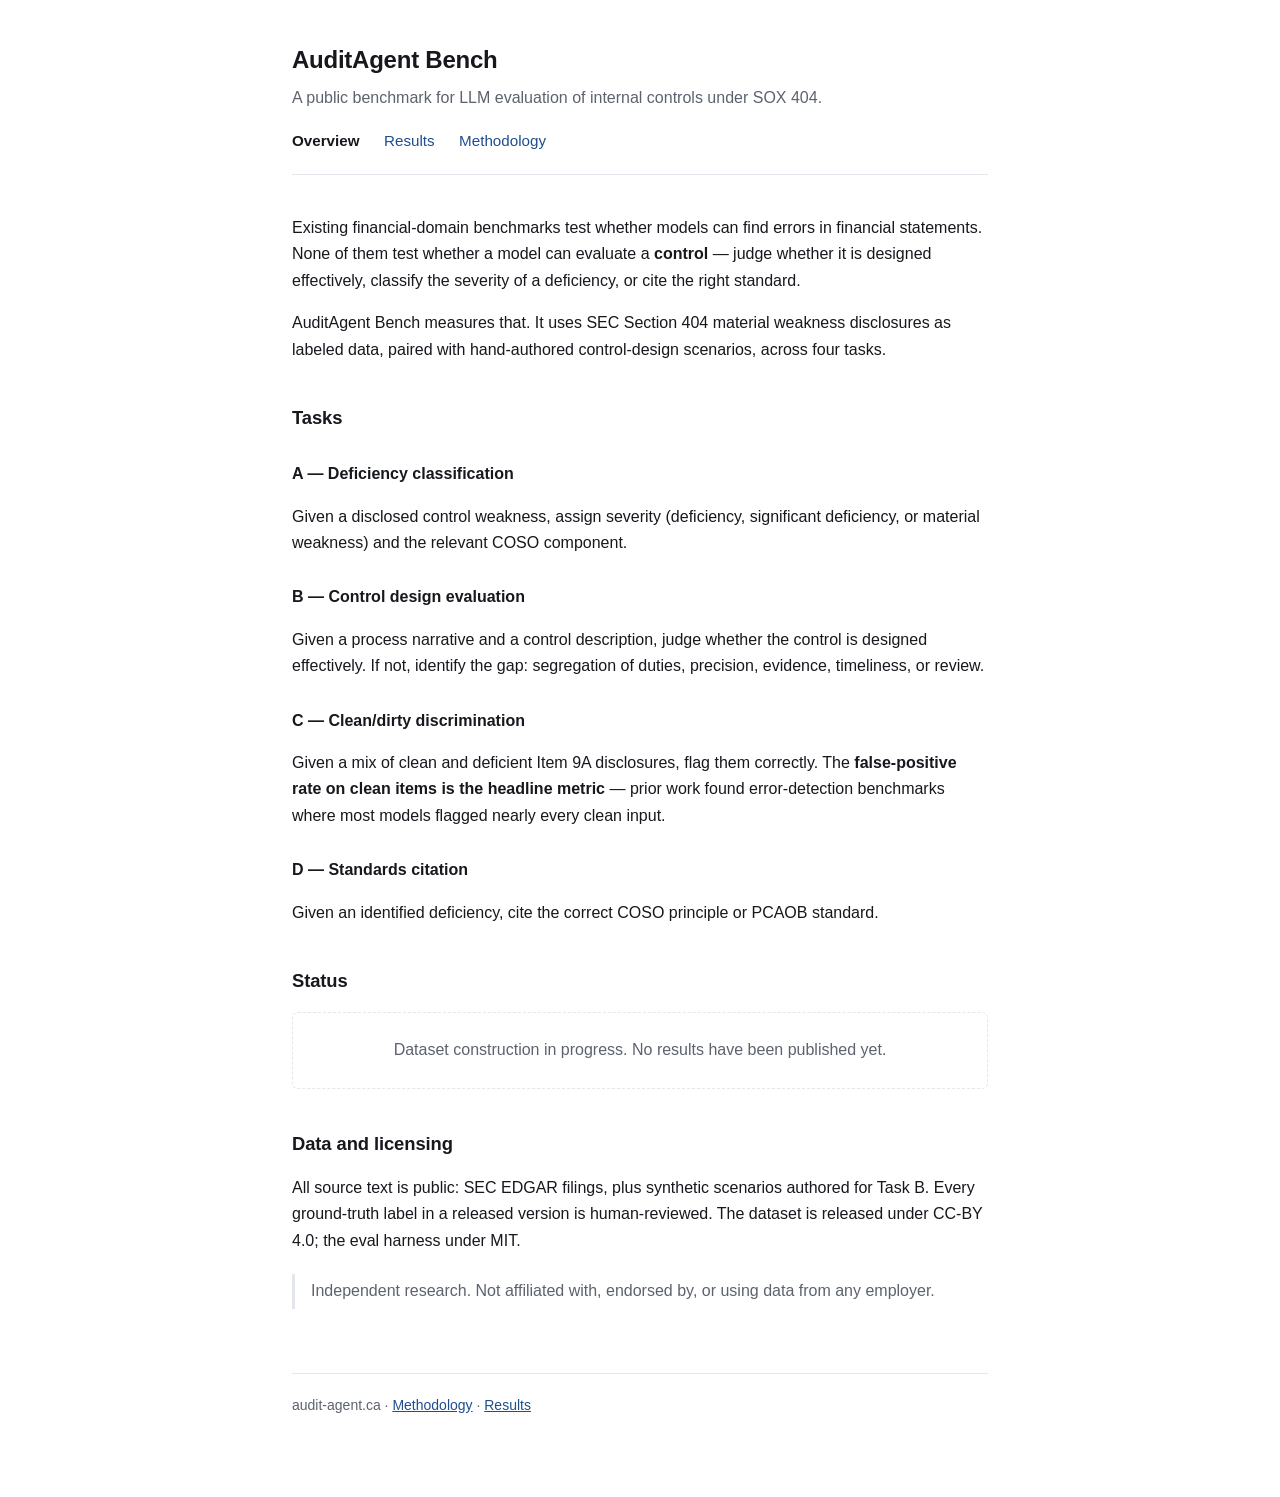
==== site/index.html @ 066b440b "Scaffold AuditAgent Bench Benchmark for LLM evaluation of internal controls under SOX 404.  - src/: " ====
<!doctype html>
<html lang="en">
<head>
<meta charset="utf-8">
<meta name="viewport" content="width=device-width, initial-scale=1">
<title>AuditAgent Bench — SOX control evaluation benchmark</title>
<meta name="description" content="A public benchmark measuring how well large language models evaluate internal controls under SOX 404.">
<link rel="stylesheet" href="assets/style.css">
</head>
<body>
<div class="wrap">

<header>
  <h1>AuditAgent Bench</h1>
  <p class="tagline">A public benchmark for LLM evaluation of internal controls under SOX 404.</p>
  <nav>
    <a href="index.html" aria-current="page">Overview</a>
    <a href="results.html">Results</a>
    <a href="methodology.html">Methodology</a>
  </nav>
</header>

<p>Existing financial-domain benchmarks test whether models can find errors in financial statements. None of them test whether a model can evaluate a <strong>control</strong> — judge whether it is designed effectively, classify the severity of a deficiency, or cite the right standard.</p>

<p>AuditAgent Bench measures that. It uses SEC Section 404 material weakness disclosures as labeled data, paired with hand-authored control-design scenarios, across four tasks.</p>

<h2>Tasks</h2>

<h3>A — Deficiency classification</h3>
<p>Given a disclosed control weakness, assign severity (deficiency, significant deficiency, or material weakness) and the relevant COSO component.</p>

<h3>B — Control design evaluation</h3>
<p>Given a process narrative and a control description, judge whether the control is designed effectively. If not, identify the gap: segregation of duties, precision, evidence, timeliness, or review.</p>

<h3>C — Clean/dirty discrimination</h3>
<p>Given a mix of clean and deficient Item 9A disclosures, flag them correctly. The <strong>false-positive rate on clean items is the headline metric</strong> — prior work found error-detection benchmarks where most models flagged nearly every clean input.</p>

<h3>D — Standards citation</h3>
<p>Given an identified deficiency, cite the correct COSO principle or PCAOB standard.</p>

<h2>Status</h2>
<p class="pending">Dataset construction in progress. No results have been published yet.</p>

<h2>Data and licensing</h2>
<p>All source text is public: SEC EDGAR filings, plus synthetic scenarios authored for Task B. Every ground-truth label in a released version is human-reviewed. The dataset is released under CC-BY 4.0; the eval harness under MIT.</p>

<div class="note">
  Independent research. Not affiliated with, endorsed by, or using data from any employer.
</div>

<footer>
  audit-agent.ca · <a href="methodology.html">Methodology</a> · <a href="results.html">Results</a>
</footer>

</div>
</body>
</html>
---- site/assets/style.css ----
:root {
  --bg: #ffffff;
  --fg: #16181d;
  --muted: #5c626e;
  --line: #e3e6ec;
  --accent: #1f4d8f;
  --code-bg: #f5f6f9;
}

@media (prefers-color-scheme: dark) {
  :root {
    --bg: #14161a;
    --fg: #e7e9ee;
    --muted: #9aa1ae;
    --line: #2a2e36;
    --accent: #7ba9e8;
    --code-bg: #1c1f25;
  }
}

* { box-sizing: border-box; }

body {
  margin: 0;
  background: var(--bg);
  color: var(--fg);
  font: 16px/1.65 -apple-system, BlinkMacSystemFont, "Segoe UI", Helvetica, Arial, sans-serif;
  -webkit-text-size-adjust: 100%;
}

.wrap {
  max-width: 46rem;
  margin: 0 auto;
  padding: 2.5rem 1.25rem 5rem;
}

header {
  border-bottom: 1px solid var(--line);
  margin-bottom: 2.5rem;
  padding-bottom: 1.25rem;
}

header h1 {
  margin: 0 0 .35rem;
  font-size: 1.5rem;
  letter-spacing: -.01em;
}

header p.tagline {
  margin: 0 0 1rem;
  color: var(--muted);
}

nav a {
  margin-right: 1.25rem;
  color: var(--accent);
  text-decoration: none;
  font-size: .95rem;
}

nav a:hover { text-decoration: underline; }
nav a[aria-current="page"] { color: var(--fg); font-weight: 600; }

h2 {
  margin: 2.5rem 0 .75rem;
  font-size: 1.15rem;
  letter-spacing: -.005em;
}

h3 {
  margin: 1.75rem 0 .5rem;
  font-size: 1rem;
}

a { color: var(--accent); }

code {
  background: var(--code-bg);
  padding: .1em .35em;
  border-radius: 3px;
  font-size: .9em;
}

.table-scroll { overflow-x: auto; margin: 1rem 0; }

table {
  border-collapse: collapse;
  width: 100%;
  font-size: .92rem;
}

th, td {
  text-align: left;
  padding: .5rem .75rem;
  border-bottom: 1px solid var(--line);
  white-space: nowrap;
}

th {
  font-weight: 600;
  color: var(--muted);
  font-size: .82rem;
  text-transform: uppercase;
  letter-spacing: .04em;
}

td:first-child, th:first-child { white-space: normal; }

.note {
  border-left: 3px solid var(--line);
  padding: .25rem 0 .25rem 1rem;
  color: var(--muted);
  margin: 1.25rem 0;
}

.pending {
  border: 1px dashed var(--line);
  border-radius: 6px;
  padding: 1.5rem;
  color: var(--muted);
  text-align: center;
}

footer {
  margin-top: 4rem;
  padding-top: 1.25rem;
  border-top: 1px solid var(--line);
  color: var(--muted);
  font-size: .875rem;
}

img { max-width: 100%; }
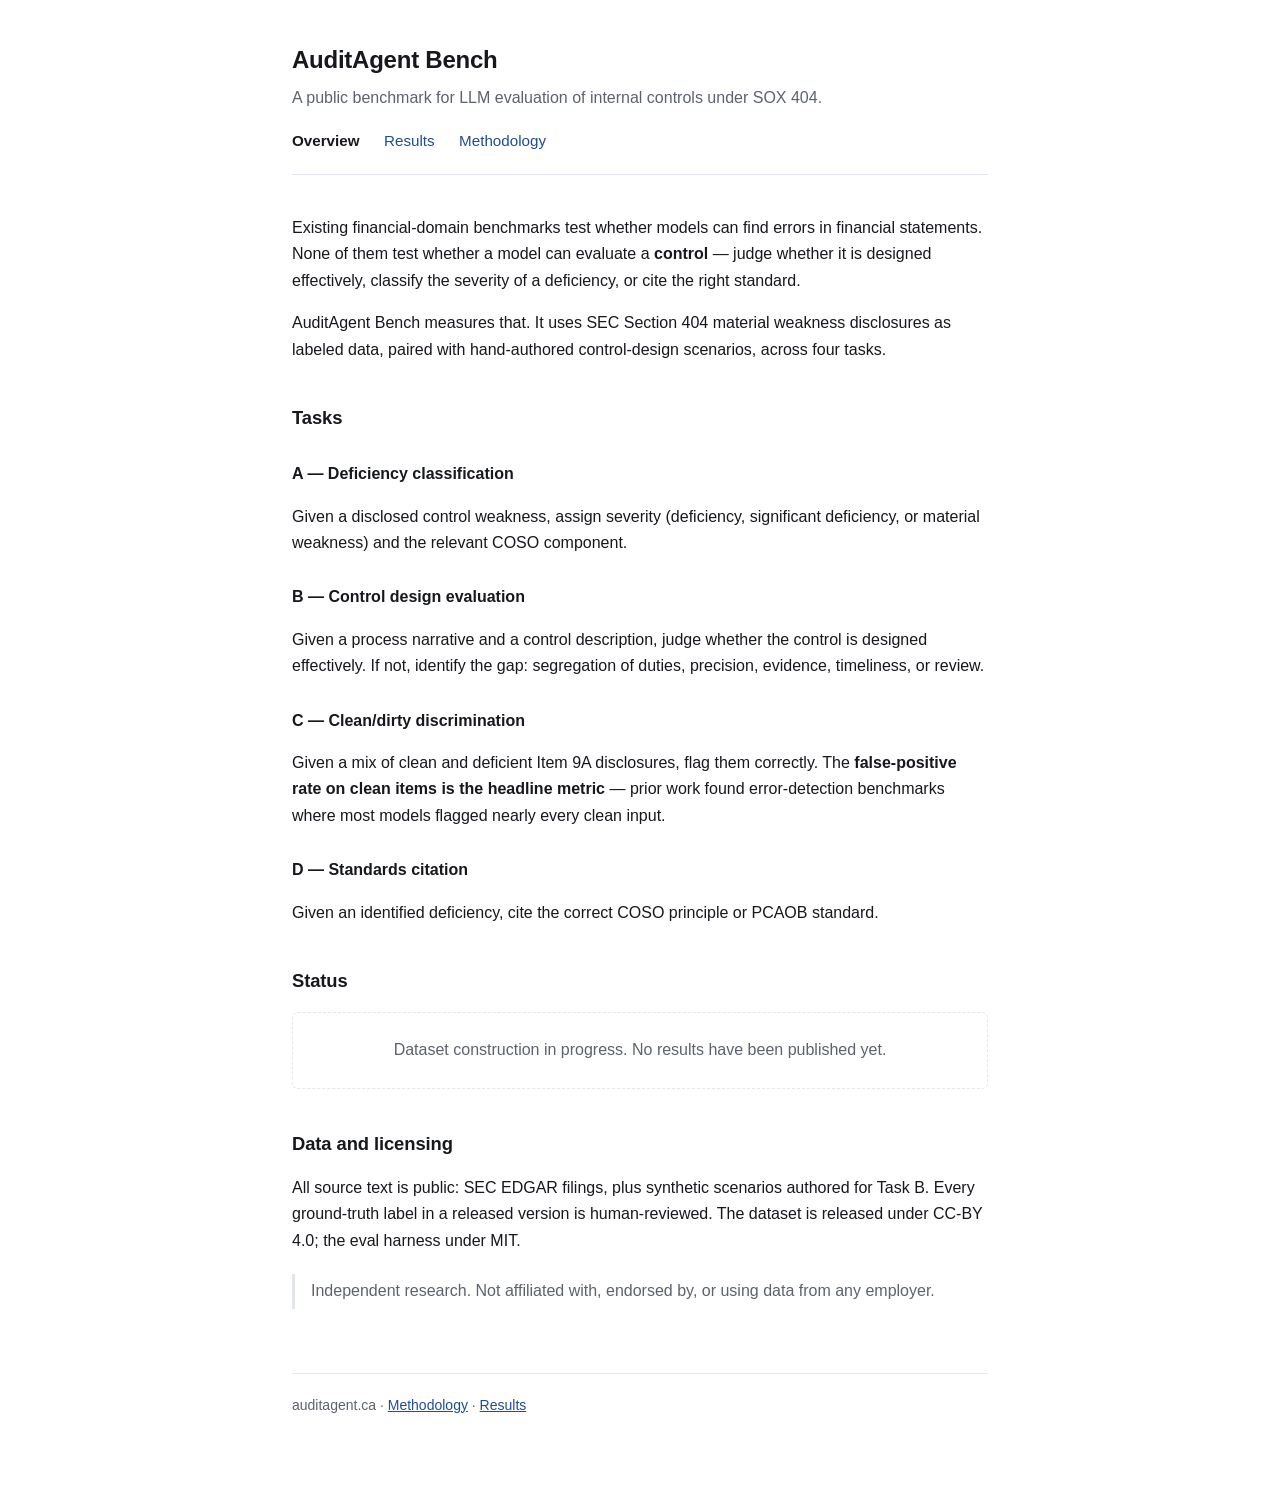
==== commit d42ca5f5: "Correct domain to auditagent.ca and rewrite dns_sync for the v1 API The domain in the GoDaddy accoun" ====
--- a/site/index.html
+++ b/site/index.html
@@ -49,7 +49,7 @@
 </div>
 
 <footer>
-  audit-agent.ca · <a href="methodology.html">Methodology</a> · <a href="results.html">Results</a>
+  auditagent.ca · <a href="methodology.html">Methodology</a> · <a href="results.html">Results</a>
 </footer>
 
 </div>
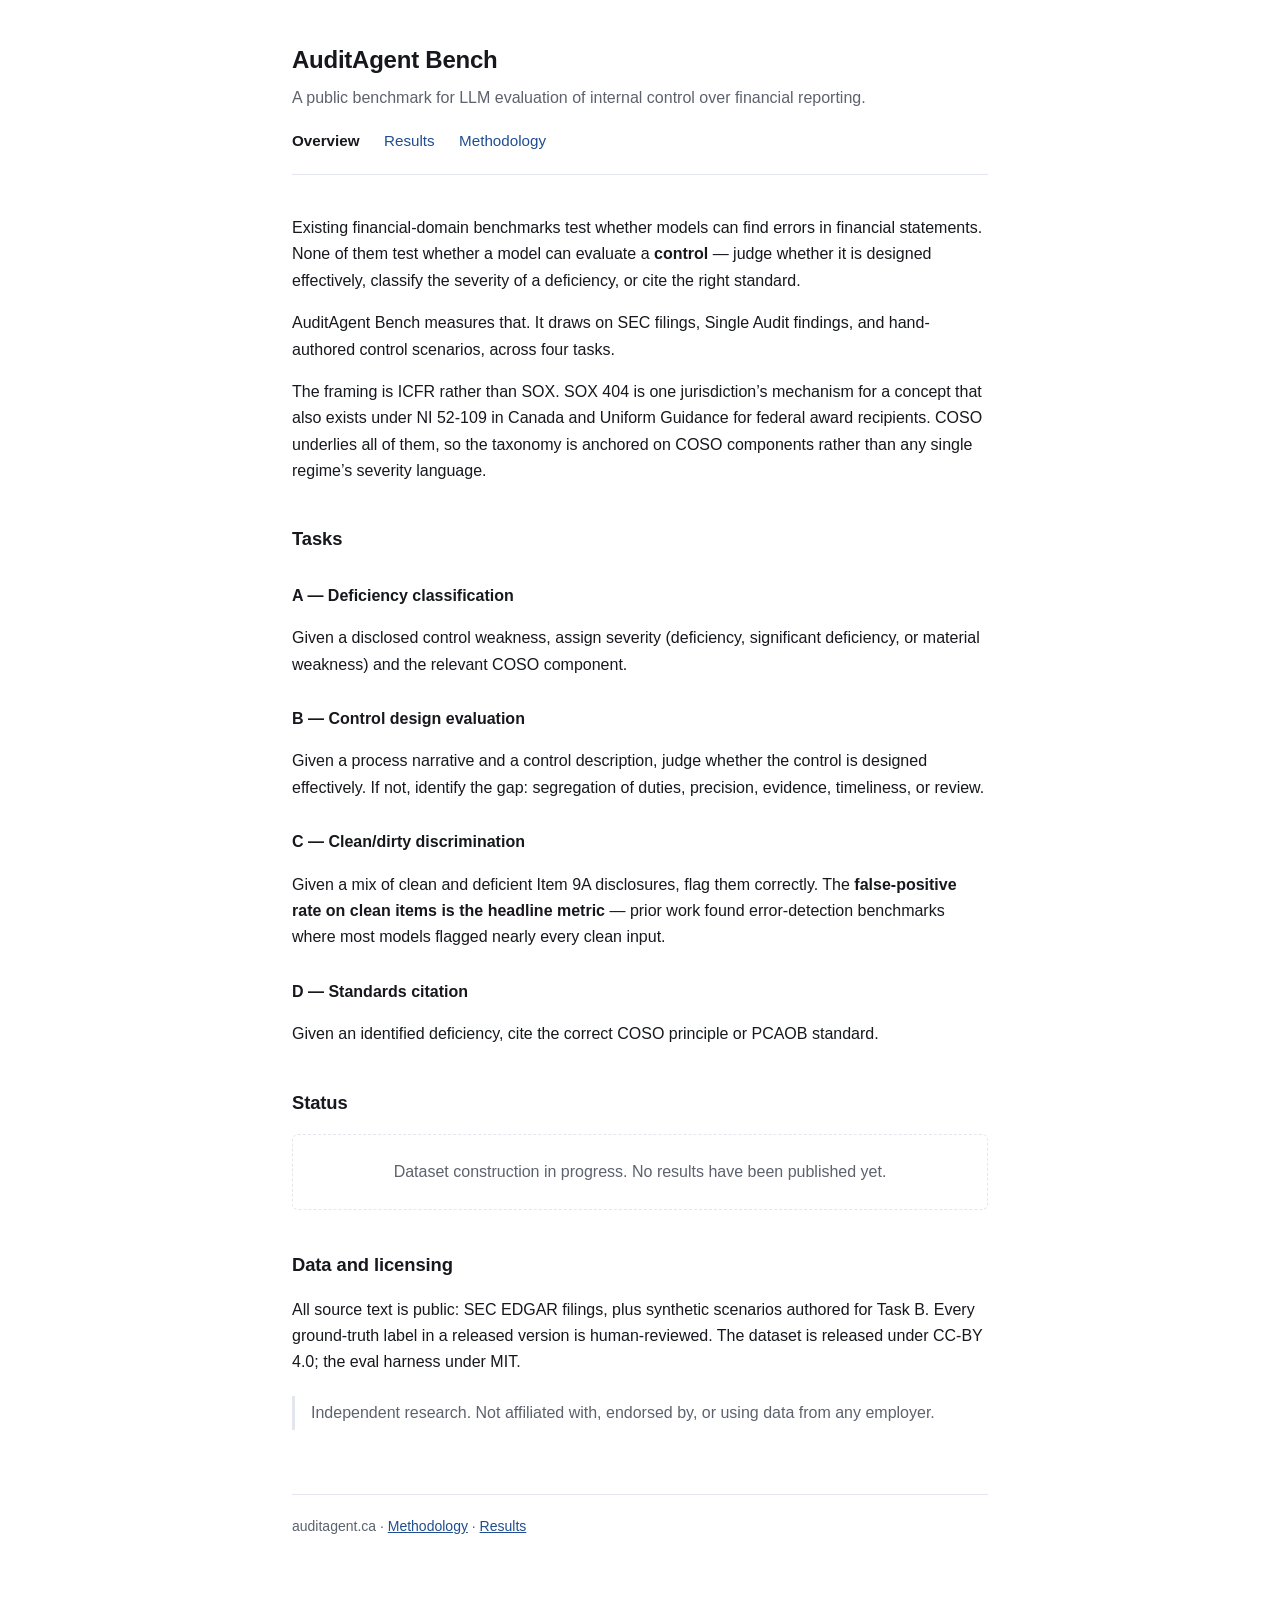
==== commit 8dc517e1: "Reframe project to ICFR; fix two label-validity problems Framing: SOX 404 is one jurisdiction's mech" ====
--- a/site/index.html
+++ b/site/index.html
@@ -4,7 +4,7 @@
 <meta charset="utf-8">
 <meta name="viewport" content="width=device-width, initial-scale=1">
 <title>AuditAgent Bench — SOX control evaluation benchmark</title>
-<meta name="description" content="A public benchmark measuring how well large language models evaluate internal controls under SOX 404.">
+<meta name="description" content="A public benchmark measuring how well large language models evaluate internal control over financial reporting.">
 <link rel="stylesheet" href="assets/style.css">
 </head>
 <body>
@@ -12,7 +12,7 @@
 
 <header>
   <h1>AuditAgent Bench</h1>
-  <p class="tagline">A public benchmark for LLM evaluation of internal controls under SOX 404.</p>
+  <p class="tagline">A public benchmark for LLM evaluation of internal control over financial reporting.</p>
   <nav>
     <a href="index.html" aria-current="page">Overview</a>
     <a href="results.html">Results</a>
@@ -22,7 +22,9 @@
 
 <p>Existing financial-domain benchmarks test whether models can find errors in financial statements. None of them test whether a model can evaluate a <strong>control</strong> — judge whether it is designed effectively, classify the severity of a deficiency, or cite the right standard.</p>
 
-<p>AuditAgent Bench measures that. It uses SEC Section 404 material weakness disclosures as labeled data, paired with hand-authored control-design scenarios, across four tasks.</p>
+<p>AuditAgent Bench measures that. It draws on SEC filings, Single Audit findings, and hand-authored control scenarios, across four tasks.</p>
+
+<p>The framing is ICFR rather than SOX. SOX 404 is one jurisdiction&rsquo;s mechanism for a concept that also exists under NI 52-109 in Canada and Uniform Guidance for federal award recipients. COSO underlies all of them, so the taxonomy is anchored on COSO components rather than any single regime&rsquo;s severity language.</p>
 
 <h2>Tasks</h2>
 
